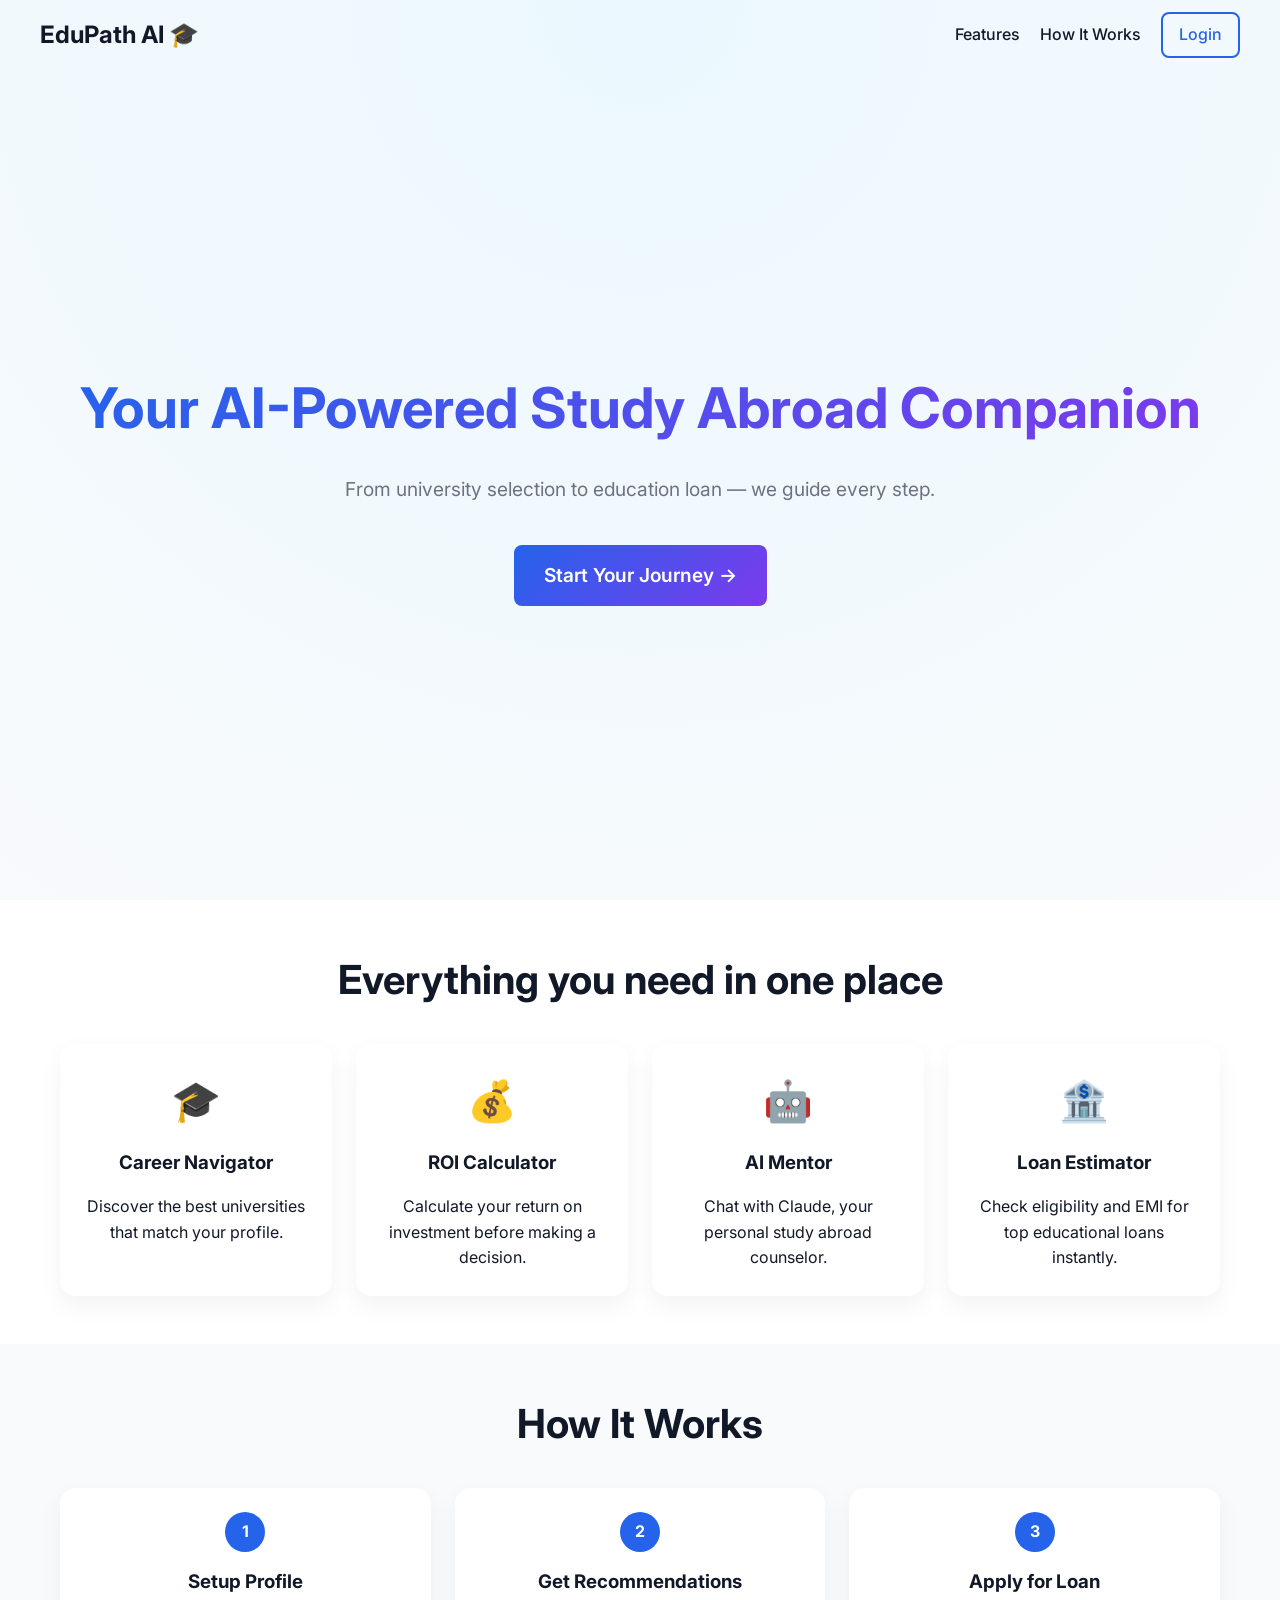
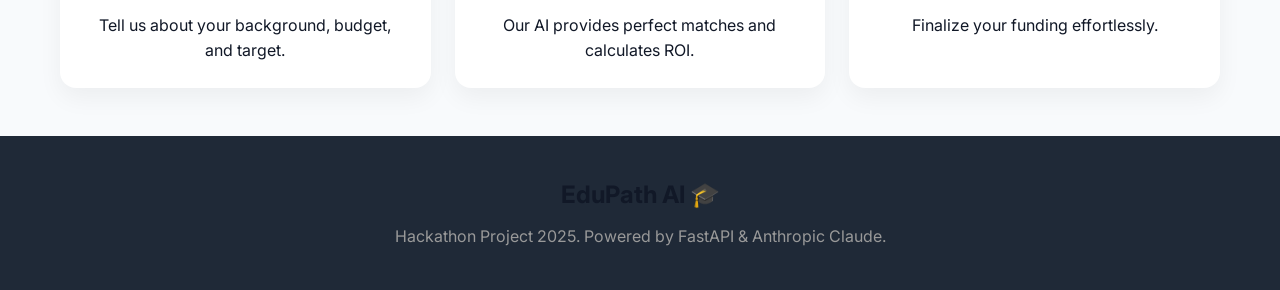
==== frontend/index.html @ a3afcaa7 "Fix UI feedback, EMI logic, and Schema" ====
<!DOCTYPE html>
<html lang="en">
<head>
    <meta charset="UTF-8">
    <meta name="viewport" content="width=device-width, initial-scale=1.0">
    <title>EduPath AI - Start Your Study Abroad Journey</title>
    <link rel="stylesheet" href="css/style.css">
    <script src="js/auth.js" defer></script>
    <script>
        document.addEventListener("DOMContentLoaded", () => {
            const nav = document.querySelector(".navbar");
            window.addEventListener("scroll", () => {
                if (window.scrollY > 50) nav.classList.add("scrolled");
                else nav.classList.remove("scrolled");
            });

            // If already logged in, change CTA to Dashboard
            if(auth.isLoggedIn()) {
                const startBtn = document.getElementById("startBtn");
                startBtn.innerText = "Go to Dashboard →";
                startBtn.href = "dashboard.html";
            }
        });
    </script>
</head>
<body>

    <nav class="navbar">
        <div class="logo"><h2>EduPath AI 🎓</h2></div>
        <div class="hamburger" onclick="document.querySelector('.main-nav').classList.toggle('show')">☰</div>
        <div class="nav-links main-nav">
            <a href="#features">Features</a>
            <a href="#how-it-works">How It Works</a>
            <a href="onboarding.html" class="btn btn-outline" style="padding: 8px 16px;">Login</a>
        </div>
    </nav>

    <section class="hero">
        <div class="container">
            <h1>Your AI-Powered Study Abroad Companion</h1>
            <p>From university selection to education loan — we guide every step.</p>
            <a href="onboarding.html" id="startBtn" class="btn btn-primary" style="font-size: 1.2rem; padding: 15px 30px;">Start Your Journey →</a>
        </div>
    </section>

    <section id="features" class="py-12" style="background: white;">
        <div class="container text-center">
            <h2 class="mb-4" style="font-size: 2.5rem;">Everything you need in one place</h2>
            <div class="grid grid-cols-4 gap-6 mt-8">
                <div class="card glass">
                    <div class="feature-icon">🎓</div>
                    <h3>Career Navigator</h3>
                    <p class="text-muted mt-4">Discover the best universities that match your profile.</p>
                </div>
                <div class="card glass">
                    <div class="feature-icon">💰</div>
                    <h3>ROI Calculator</h3>
                    <p class="text-muted mt-4">Calculate your return on investment before making a decision.</p>
                </div>
                <div class="card glass">
                    <div class="feature-icon">🤖</div>
                    <h3>AI Mentor</h3>
                    <p class="text-muted mt-4">Chat with Claude, your personal study abroad counselor.</p>
                </div>
                <div class="card glass">
                    <div class="feature-icon">🏦</div>
                    <h3>Loan Estimator</h3>
                    <p class="text-muted mt-4">Check eligibility and EMI for top educational loans instantly.</p>
                </div>
            </div>
        </div>
    </section>

    <section id="how-it-works" class="py-12">
        <div class="container text-center">
            <h2 class="mb-4" style="font-size: 2.5rem;">How It Works</h2>
            <div class="grid grid-cols-3 gap-6 mt-8" style="grid-template-columns: repeat(3, 1fr) !important;">
                <div class="card">
                    <div style="width: 40px; height: 40px; border-radius: 50%; background: var(--primary); color: white; display: flex; align-items: center; justify-content: center; margin: 0 auto 15px; font-weight: bold;">1</div>
                    <h3>Setup Profile</h3>
                    <p class="text-muted mt-4">Tell us about your background, budget, and target.</p>
                </div>
                <div class="card">
                    <div style="width: 40px; height: 40px; border-radius: 50%; background: var(--primary); color: white; display: flex; align-items: center; justify-content: center; margin: 0 auto 15px; font-weight: bold;">2</div>
                    <h3>Get Recommendations</h3>
                    <p class="text-muted mt-4">Our AI provides perfect matches and calculates ROI.</p>
                </div>
                <div class="card">
                    <div style="width: 40px; height: 40px; border-radius: 50%; background: var(--primary); color: white; display: flex; align-items: center; justify-content: center; margin: 0 auto 15px; font-weight: bold;">3</div>
                    <h3>Apply for Loan</h3>
                    <p class="text-muted mt-4">Finalize your funding effortlessly.</p>
                </div>
            </div>
        </div>
    </section>

    <footer style="background: var(--dark); color: white; text-align: center; padding: 40px 20px;">
        <div class="container">
            <h2>EduPath AI 🎓</h2>
            <p style="margin-top: 10px; color: #999;">Hackathon Project 2025. Powered by FastAPI & Anthropic Claude.</p>
        </div>
    </footer>

</body>
</html>
---- frontend/css/style.css ----
@import url('https://fonts.googleapis.com/css2?family=Inter:wght@300;400;500;600;700&display=swap');

:root {
  --primary: #2563EB;
  --secondary: #7C3AED;
  --success: #10B981;
  --danger: #EF4444;
  --warning: #F59E0B;
  --dark: #1F2937;
  --light: #F3F4F6;
  --white: #FFFFFF;
  --bg: #F8FAFC;
  --text-main: #111827;
  --text-muted: #6B7280;
}

* {
  box-sizing: border-box;
  margin: 0;
  padding: 0;
  font-family: 'Inter', sans-serif;
}

body {
  background-color: var(--bg);
  color: var(--text-main);
  line-height: 1.6;
}

/* Glassmorphism Classes */
.glass {
  background: rgba(255, 255, 255, 0.7);
  backdrop-filter: blur(12px);
  -webkit-backdrop-filter: blur(12px);
  border: 1px solid rgba(255, 255, 255, 0.3);
  box-shadow: 0 4px 30px rgba(0, 0, 0, 0.05);
}

.card {
  background: var(--white);
  border-radius: 16px;
  padding: 24px;
  box-shadow: 0 10px 25px rgba(0, 0, 0, 0.05);
  transition: transform 0.3s ease, box-shadow 0.3s ease;
}

.card:hover {
  transform: translateY(-5px);
  box-shadow: 0 20px 40px rgba(0, 0, 0, 0.1);
}

/* Typography */
h1, h2, h3, h4 { color: var(--text-main); font-weight: 700; }
a { text-decoration: none; color: inherit; }

/* Buttons */
.btn {
  display: inline-block;
  padding: 12px 24px;
  border-radius: 8px;
  font-weight: 600;
  cursor: pointer;
  border: none;
  transition: all 0.3s ease;
  text-align: center;
}

.btn-primary {
  background: linear-gradient(135deg, var(--primary), var(--secondary));
  color: white;
}

.btn-primary:hover {
  transform: scale(1.05);
  box-shadow: 0 10px 20px rgba(37, 99, 235, 0.3);
}

.btn-outline {
  background: transparent;
  border: 2px solid var(--primary);
  color: var(--primary);
}
.btn-outline:hover {
  background: var(--primary);
  color: white;
}

/* Layout Setup */
.container {
  max-width: 1200px;
  margin: 0 auto;
  padding: 0 20px;
}

.navbar {
  position: fixed;
  top: 0; left: 0; right: 0;
  height: 70px;
  display: flex;
  justify-content: space-between;
  align-items: center;
  z-index: 1000;
  padding: 0 40px;
  transition: all 0.3s ease;
}
.navbar.scrolled {
  background: rgba(255,255,255,0.9);
  backdrop-filter: blur(10px);
  box-shadow: 0 2px 10px rgba(0,0,0,0.05);
}

.nav-links { display: flex; gap: 20px; align-items: center; }
.hamburger { display: none; font-size: 1.5rem; cursor: pointer; }
.nav-links a { font-weight: 500; transition: color 0.2s; }
.nav-links a:hover { color: var(--primary); }

.hero {
  min-height: 100vh;
  display: flex;
  align-items: center;
  justify-content: center;
  text-align: center;
  background: radial-gradient(circle at top, #EBF8FF, var(--bg));
  padding-top: 70px;
}

.hero h1 { font-size: 3.5rem; margin-bottom: 20px; background: linear-gradient(135deg, var(--primary), var(--secondary)); -webkit-background-clip: text; -webkit-text-fill-color: transparent;}
.hero p { font-size: 1.2rem; color: var(--text-muted); margin-bottom: 40px;}

/* Utils */
.flex { display: flex; }
.grid { display: grid; }
.grid-cols-2 { grid-template-columns: repeat(2, 1fr); }
.grid-cols-4 { grid-template-columns: repeat(4, 1fr); }
.items-center { align-items: center; }
.justify-between { justify-content: space-between; }
.gap-4 { gap: 1rem; }
.gap-6 { gap: 1.5rem; }
.mt-4 { margin-top: 1rem; }
.mb-4 { margin-bottom: 1rem; }
.mt-8 { margin-top: 2rem; }
.py-12 { padding-top: 3rem; padding-bottom: 3rem; }
.w-full { width: 100%; }
.text-center { text-align: center; }

@media (max-width: 768px) {
  .navbar { padding: 0 20px; }
  .grid-cols-4 { grid-template-columns: 1fr; }
  .grid-cols-2 { grid-template-columns: 1fr; }
  .hamburger { display: block; }
  .nav-links.main-nav { display: none; position: absolute; top: 70px; left: 0; right: 0; background: white; flex-direction: column; padding: 20px; box-shadow: 0 4px 6px rgba(0,0,0,0.1); }
  .nav-links.main-nav.show { display: flex; }
  .hero h1 { font-size: 2.5rem; }
}

/* Skeleton Loading */
.skeleton {
  background: #eee;
  background: linear-gradient(110deg, #ececec 8%, #f5f5f5 18%, #ececec 33%);
  border-radius: 5px;
  background-size: 200% 100%;
  animation: 1.5s shine linear infinite;
}
@keyframes shine { to { background-position-x: -200%; } }

/* Forms */
input, select {
  width: 100%;
  padding: 12px;
  border-radius: 8px;
  border: 1px solid #ccc;
  margin-top: 5px;
  font-size: 1rem;
}
input:focus, select:focus {
  outline: none;
  border-color: var(--primary);
  box-shadow: 0 0 0 3px rgba(37,99,235,0.1);
}

label { font-weight: 600; font-size: 0.9rem; color: var(--dark); }

.feature-icon {
  font-size: 2.5rem;
  margin-bottom: 15px;
}

/* Chat UI specific */
.chat-container {
  height: calc(100vh - 120px);
  display: flex;
  flex-direction: column;
}
.chat-messages {
  flex-grow: 1;
  overflow-y: auto;
  padding: 20px;
  display: flex;
  flex-direction: column;
  gap: 15px;
}
.bubble {
  max-width: 80%;
  padding: 12px 18px;
  border-radius: 16px;
  line-height: 1.5;
}
.bubble.user {
  background: var(--primary);
  color: white;
  align-self: flex-end;
  border-bottom-right-radius: 4px;
}
.bubble.ai {
  background: var(--light);
  color: var(--dark);
  align-self: flex-start;
  border-bottom-left-radius: 4px;
}
.chat-input-area {
  padding: 15px 20px;
  background: white;
  border-top: 1px solid #eee;
  display: flex;
  gap: 10px;
}
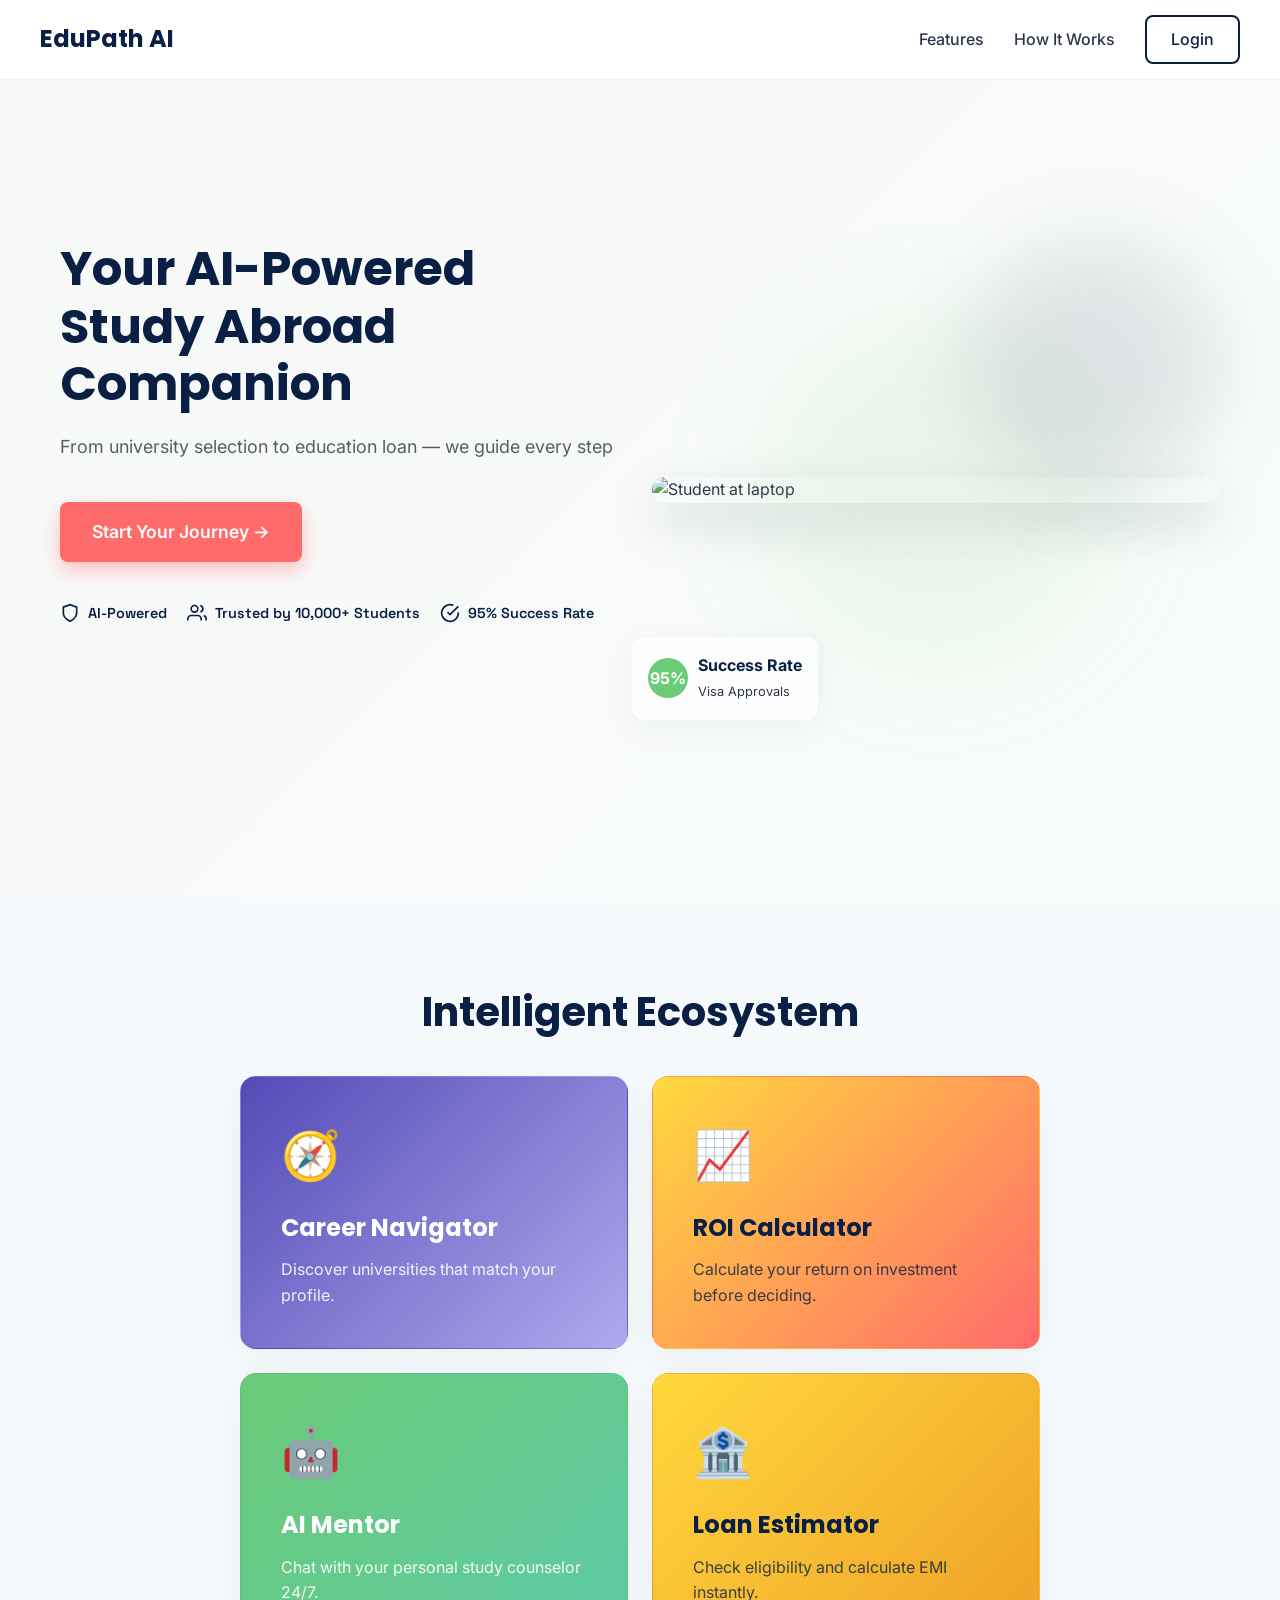
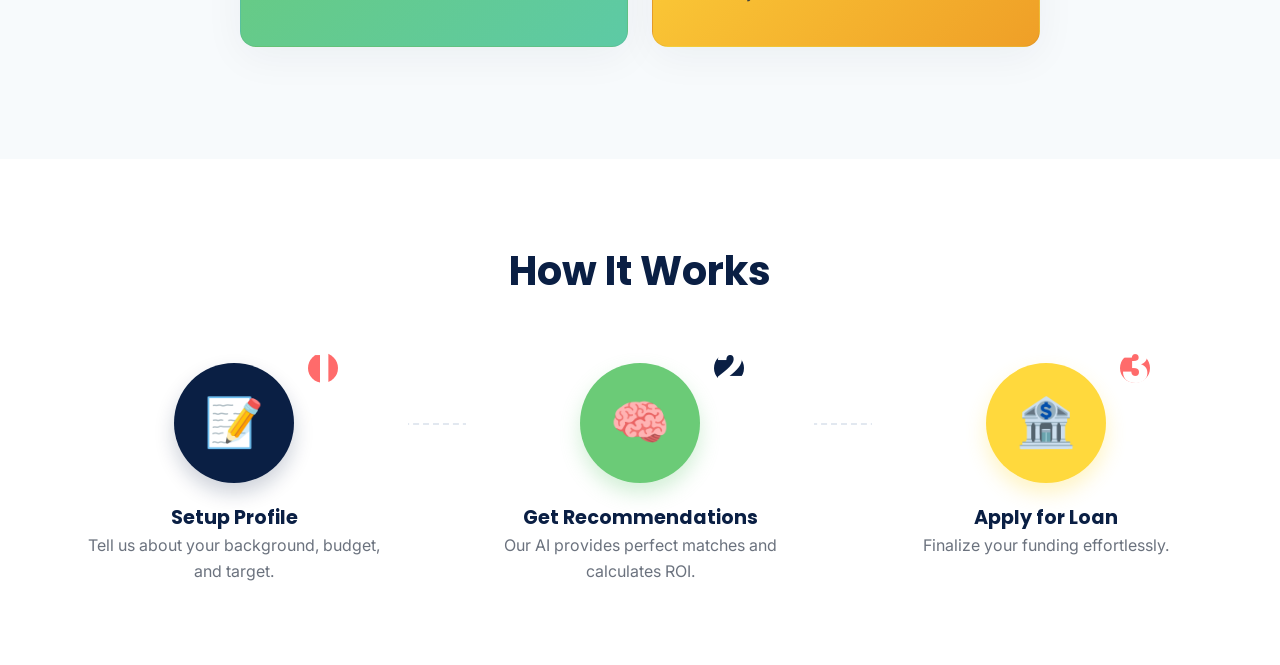
==== commit ed1eaa7c: "Implement final exact Master Prompt HTML/CSS styling" ====
--- a/frontend/index.html
+++ b/frontend/index.html
@@ -6,15 +6,121 @@
     <title>EduPath AI - Start Your Study Abroad Journey</title>
     <link rel="stylesheet" href="css/style.css">
     <script src="js/auth.js" defer></script>
+</head>
+<body>
+
+    <nav class="navbar">
+        <div class="logo"><h2>EduPath AI</h2></div>
+        <div class="nav-links main-nav">
+            <a href="#features">Features</a>
+            <a href="#how-it-works">How It Works</a>
+            <a href="onboarding.html" class="btn btn-outline" style="padding: 10px 24px; border-color:var(--primary); color:var(--primary);">Login</a>
+        </div>
+    </nav>
+
+    <!-- DESIGN 1: LANDING PAGE HERO -->
+    <section class="hero" style="min-height: 100vh; display: flex; align-items: center; padding-top: 80px; position:relative; background: linear-gradient(135deg, rgba(10,31,68,0.03) 0%, rgba(107,203,119,0.05) 100%);">
+        <div class="container grid grid-cols-2 gap-6 items-center">
+            <!-- Left Side -->
+            <div>
+                <h1 style="font-size: 3rem; line-height: 1.2; margin-bottom: 20px; color: var(--primary);">Your AI-Powered<br>Study Abroad Companion</h1>
+                <p style="font-size: 1.125rem; color: var(--neutral-dark); margin-bottom: 40px; opacity: 0.8;">From university selection to education loan — we guide every step</p>
+                <a href="onboarding.html" class="btn btn-primary" style="font-size: 1.1rem; padding: 16px 32px;" id="startBtn">Start Your Journey →</a>
+                
+                <div style="margin-top: 40px; display: flex; gap: 20px; font-family: 'Space Grotesk', sans-serif; font-size: 0.9rem; color: var(--primary); font-weight: 600;">
+                    <span style="display:flex; align-items:center; gap:8px;"><svg width="20" height="20" viewBox="0 0 24 24" fill="none" stroke="currentColor" stroke-width="2"><path d="M12 22s8-4 8-10V5l-8-3-8 3v7c0 6 8 10 8 10z"/></svg> AI-Powered</span>
+                    <span style="display:flex; align-items:center; gap:8px;"><svg width="20" height="20" viewBox="0 0 24 24" fill="none" stroke="currentColor" stroke-width="2"><path d="M17 21v-2a4 4 0 0 0-4-4H5a4 4 0 0 0-4 4v2"></path><circle cx="9" cy="7" r="4"></circle><path d="M23 21v-2a4 4 0 0 0-3-3.87"></path><path d="M16 3.13a4 4 0 0 1 0 7.75"></path></svg> Trusted by 10,000+ Students</span>
+                    <span style="display:flex; align-items:center; gap:8px;"><svg width="20" height="20" viewBox="0 0 24 24" fill="none" stroke="currentColor" stroke-width="2"><path d="M22 11.08V12a10 10 0 1 1-5.93-9.14"></path><polyline points="22 4 12 14.01 9 11.01"></polyline></svg> 95% Success Rate</span>
+                </div>
+            </div>
+            <!-- Right Side (Isometric Illustration mock) -->
+            <div style="position:relative; height: 500px; display:flex; align-items:center; justify-content:center;">
+                <!-- Abstract Representation of 3D Isometric Student Laptop -->
+                <div style="width: 350px; height: 350px; background: rgba(107,203,119,0.1); border-radius: 50%; position:absolute; filter:blur(50px);"></div>
+                <div style="width: 250px; height: 250px; background: rgba(10,31,68,0.1); border-radius: 50%; position:absolute; top:0; right:0; filter:blur(40px);"></div>
+                
+                <img src="https://images.unsplash.com/photo-1517048676732-d65bc937f952?q=80&w=1470&auto=format&fit=crop" style="width:100%; height:auto; border-radius:16px; box-shadow: 0 20px 50px rgba(10,31,68,0.15);" alt="Student at laptop">
+                
+                <!-- Floating Glass Cards -->
+                <div class="glass" style="position:absolute; bottom:20px; left:-20px; padding:15px; border-radius:12px; display:flex; align-items:center; gap:10px;">
+                    <div style="background:var(--accent2); width:40px;height:40px;border-radius:50%;display:flex;align-items:center;justify-content:center;color:white;font-weight:bold;">95%</div>
+                    <div><b style="color:var(--primary);">Success Rate</b><br><span style="font-size:0.8rem;">Visa Approvals</span></div>
+                </div>
+            </div>
+        </div>
+    </section>
+
+    <!-- DESIGN 2: FEATURES SECTION -->
+    <section id="features" class="py-12" style="background: var(--neutral-light);">
+        <div class="container text-center">
+            <h2 class="mb-4" style="font-size: 2.5rem; color: var(--primary);">Intelligent Ecosystem</h2>
+            <div class="grid grid-cols-2 gap-6 mt-8" style="max-width: 800px; margin: 2rem auto;">
+                
+                <div class="card" style="background: linear-gradient(135deg, #534AB7 0%, #AFA9EC 100%); color: white; text-align: left; padding: 40px;">
+                    <div style="font-size:3rem; margin-bottom:15px;">🧭</div>
+                    <h3 style="color:white; font-size:1.5rem;">Career Navigator</h3>
+                    <p style="opacity:0.9; margin-top:10px;">Discover universities that match your profile.</p>
+                </div>
+
+                <div class="card" style="background: linear-gradient(135deg, #FFD93D 0%, #FF6B6B 100%); text-align: left; padding: 40px;">
+                    <div style="font-size:3rem; margin-bottom:15px;">📈</div>
+                    <h3 style="color:var(--primary); font-size:1.5rem;">ROI Calculator</h3>
+                    <p style="color:rgba(10,31,68,0.8); margin-top:10px;">Calculate your return on investment before deciding.</p>
+                </div>
+
+                <div class="card" style="background: linear-gradient(135deg, #6BCB77 0%, #5DCAA5 100%); color: white; text-align: left; padding: 40px;">
+                    <div style="font-size:3rem; margin-bottom:15px;">🤖</div>
+                    <h3 style="color:white; font-size:1.5rem;">AI Mentor</h3>
+                    <p style="opacity:0.9; margin-top:10px;">Chat with your personal study counselor 24/7.</p>
+                </div>
+
+                <div class="card" style="background: linear-gradient(135deg, #FFD93D 0%, #EF9F27 100%); text-align: left; padding: 40px;">
+                    <div style="font-size:3rem; margin-bottom:15px;">🏦</div>
+                    <h3 style="color:var(--primary); font-size:1.5rem;">Loan Estimator</h3>
+                    <p style="color:rgba(10,31,68,0.8); margin-top:10px;">Check eligibility and calculate EMI instantly.</p>
+                </div>
+
+            </div>
+        </div>
+    </section>
+
+    <!-- DESIGN 3: HOW IT WORKS TIMELINE -->
+    <section id="how-it-works" class="py-12" style="background: var(--white);">
+        <div class="container text-center">
+            <h2 class="mb-4" style="font-size: 2.5rem; color: var(--primary);">How It Works</h2>
+            <div style="display:flex; justify-content:space-between; align-items:flex-start; position:relative; margin-top: 60px;">
+                <!-- Dotted lines -->
+                <div style="position:absolute; top:60px; left:15%; right:15%; height:2px; border-top: 2px dashed #E2E8F0; z-index:0;"></div>
+                
+                <div style="width:30%; position:relative; z-index:1; background:var(--white); padding:0 20px;">
+                    <div style="background: var(--primary); width:120px; height:120px; border-radius:50%; display:flex; align-items:center; justify-content:center; margin:0 auto; font-size:3rem; color:var(--white); box-shadow: 0 10px 20px rgba(10,31,68,0.2);">📝
+                        <div style="position:absolute; top:-10px; right:70px; background:var(--secondary); color:white; width:30px; height:30px; border-radius:50%; font-weight:bold; display:flex; align-items:center; justify-content:center; font-family:'Poppins', sans-serif;">1</div>
+                    </div>
+                    <h3 style="margin-top:20px; font-size:1.2rem;">Setup Profile</h3>
+                    <p class="text-muted mt-2">Tell us about your background, budget, and target.</p>
+                </div>
+
+                <div style="width:30%; position:relative; z-index:1; background:var(--white); padding:0 20px;">
+                    <div style="background: var(--accent2); width:120px; height:120px; border-radius:50%; display:flex; align-items:center; justify-content:center; margin:0 auto; font-size:3rem; color:var(--white); box-shadow: 0 10px 20px rgba(107,203,119,0.3);">🧠
+                        <div style="position:absolute; top:-10px; right:70px; background:var(--primary); color:white; width:30px; height:30px; border-radius:50%; font-weight:bold; display:flex; align-items:center; justify-content:center; font-family:'Poppins', sans-serif;">2</div>
+                    </div>
+                    <h3 style="margin-top:20px; font-size:1.2rem;">Get Recommendations</h3>
+                    <p class="text-muted mt-2">Our AI provides perfect matches and calculates ROI.</p>
+                </div>
+
+                <div style="width:30%; position:relative; z-index:1; background:var(--white); padding:0 20px;">
+                    <div style="background: var(--accent1); width:120px; height:120px; border-radius:50%; display:flex; align-items:center; justify-content:center; margin:0 auto; font-size:3rem; color:var(--white); box-shadow: 0 10px 20px rgba(255,217,61,0.3);">🏦
+                        <div style="position:absolute; top:-10px; right:70px; background:var(--secondary); color:white; width:30px; height:30px; border-radius:50%; font-weight:bold; display:flex; align-items:center; justify-content:center; font-family:'Poppins', sans-serif;">3</div>
+                    </div>
+                    <h3 style="margin-top:20px; font-size:1.2rem;">Apply for Loan</h3>
+                    <p class="text-muted mt-2">Finalize your funding effortlessly.</p>
+                </div>
+            </div>
+        </div>
+    </section>
+
     <script>
         document.addEventListener("DOMContentLoaded", () => {
-            const nav = document.querySelector(".navbar");
-            window.addEventListener("scroll", () => {
-                if (window.scrollY > 50) nav.classList.add("scrolled");
-                else nav.classList.remove("scrolled");
-            });
-
-            // If already logged in, change CTA to Dashboard
             if(auth.isLoggedIn()) {
                 const startBtn = document.getElementById("startBtn");
                 startBtn.innerText = "Go to Dashboard →";
@@ -22,84 +128,5 @@
             }
         });
     </script>
-</head>
-<body>
-
-    <nav class="navbar">
-        <div class="logo"><h2>EduPath AI 🎓</h2></div>
-        <div class="hamburger" onclick="document.querySelector('.main-nav').classList.toggle('show')">☰</div>
-        <div class="nav-links main-nav">
-            <a href="#features">Features</a>
-            <a href="#how-it-works">How It Works</a>
-            <a href="onboarding.html" class="btn btn-outline" style="padding: 8px 16px;">Login</a>
-        </div>
-    </nav>
-
-    <section class="hero">
-        <div class="container">
-            <h1>Your AI-Powered Study Abroad Companion</h1>
-            <p>From university selection to education loan — we guide every step.</p>
-            <a href="onboarding.html" id="startBtn" class="btn btn-primary" style="font-size: 1.2rem; padding: 15px 30px;">Start Your Journey →</a>
-        </div>
-    </section>
-
-    <section id="features" class="py-12" style="background: white;">
-        <div class="container text-center">
-            <h2 class="mb-4" style="font-size: 2.5rem;">Everything you need in one place</h2>
-            <div class="grid grid-cols-4 gap-6 mt-8">
-                <div class="card glass">
-                    <div class="feature-icon">🎓</div>
-                    <h3>Career Navigator</h3>
-                    <p class="text-muted mt-4">Discover the best universities that match your profile.</p>
-                </div>
-                <div class="card glass">
-                    <div class="feature-icon">💰</div>
-                    <h3>ROI Calculator</h3>
-                    <p class="text-muted mt-4">Calculate your return on investment before making a decision.</p>
-                </div>
-                <div class="card glass">
-                    <div class="feature-icon">🤖</div>
-                    <h3>AI Mentor</h3>
-                    <p class="text-muted mt-4">Chat with Claude, your personal study abroad counselor.</p>
-                </div>
-                <div class="card glass">
-                    <div class="feature-icon">🏦</div>
-                    <h3>Loan Estimator</h3>
-                    <p class="text-muted mt-4">Check eligibility and EMI for top educational loans instantly.</p>
-                </div>
-            </div>
-        </div>
-    </section>
-
-    <section id="how-it-works" class="py-12">
-        <div class="container text-center">
-            <h2 class="mb-4" style="font-size: 2.5rem;">How It Works</h2>
-            <div class="grid grid-cols-3 gap-6 mt-8" style="grid-template-columns: repeat(3, 1fr) !important;">
-                <div class="card">
-                    <div style="width: 40px; height: 40px; border-radius: 50%; background: var(--primary); color: white; display: flex; align-items: center; justify-content: center; margin: 0 auto 15px; font-weight: bold;">1</div>
-                    <h3>Setup Profile</h3>
-                    <p class="text-muted mt-4">Tell us about your background, budget, and target.</p>
-                </div>
-                <div class="card">
-                    <div style="width: 40px; height: 40px; border-radius: 50%; background: var(--primary); color: white; display: flex; align-items: center; justify-content: center; margin: 0 auto 15px; font-weight: bold;">2</div>
-                    <h3>Get Recommendations</h3>
-                    <p class="text-muted mt-4">Our AI provides perfect matches and calculates ROI.</p>
-                </div>
-                <div class="card">
-                    <div style="width: 40px; height: 40px; border-radius: 50%; background: var(--primary); color: white; display: flex; align-items: center; justify-content: center; margin: 0 auto 15px; font-weight: bold;">3</div>
-                    <h3>Apply for Loan</h3>
-                    <p class="text-muted mt-4">Finalize your funding effortlessly.</p>
-                </div>
-            </div>
-        </div>
-    </section>
-
-    <footer style="background: var(--dark); color: white; text-align: center; padding: 40px 20px;">
-        <div class="container">
-            <h2>EduPath AI 🎓</h2>
-            <p style="margin-top: 10px; color: #999;">Hackathon Project 2025. Powered by FastAPI & Anthropic Claude.</p>
-        </div>
-    </footer>
-
 </body>
 </html>
--- a/frontend/css/style.css
+++ b/frontend/css/style.css
@@ -1,226 +1,211 @@
-@import url('https://fonts.googleapis.com/css2?family=Inter:wght@300;400;500;600;700&display=swap');
+@import url('https://fonts.googleapis.com/css2?family=Poppins:wght@600;700&family=Inter:wght@400;500;600&family=Space+Grotesk:wght@500;700&display=swap');
 
 :root {
-  --primary: #2563EB;
-  --secondary: #7C3AED;
-  --success: #10B981;
-  --danger: #EF4444;
-  --warning: #F59E0B;
-  --dark: #1F2937;
-  --light: #F3F4F6;
+  --primary: #0A1F44;
+  --secondary: #FF6B6B;
+  --secondary-glow: rgba(255, 107, 107, 0.4);
+  --accent1: #FFD93D;
+  --accent2: #6BCB77;
+  --neutral-dark: #2D3748;
+  --neutral-light: #F7FAFC;
   --white: #FFFFFF;
-  --bg: #F8FAFC;
-  --text-main: #111827;
-  --text-muted: #6B7280;
+  --bg: #FFFFFF;
+  --glass-bg: rgba(255, 255, 255, 0.7);
+  --glass-border: rgba(255, 255, 255, 0.4);
 }
 
 * {
   box-sizing: border-box;
   margin: 0;
   padding: 0;
-  font-family: 'Inter', sans-serif;
 }
 
 body {
   background-color: var(--bg);
-  color: var(--text-main);
+  color: var(--neutral-dark);
+  font-family: 'Inter', sans-serif;
   line-height: 1.6;
-}
-
-/* Glassmorphism Classes */
-.glass {
-  background: rgba(255, 255, 255, 0.7);
-  backdrop-filter: blur(12px);
-  -webkit-backdrop-filter: blur(12px);
-  border: 1px solid rgba(255, 255, 255, 0.3);
-  box-shadow: 0 4px 30px rgba(0, 0, 0, 0.05);
-}
-
+  overflow-x: hidden;
+}
+
+h1, h2, h3, h4, h5, h6 {
+  font-family: 'Poppins', sans-serif;
+  color: var(--primary);
+}
+
+.font-accent {
+  font-family: 'Space Grotesk', sans-serif;
+}
+
+a { text-decoration: none; color: inherit; }
+
+/* Neumorphic / Glass Cards */
 .card {
   background: var(--white);
   border-radius: 16px;
-  padding: 24px;
-  box-shadow: 0 10px 25px rgba(0, 0, 0, 0.05);
+  padding: 30px;
+  box-shadow: 0 10px 40px rgba(10, 31, 68, 0.05);
+  border: 1px solid rgba(10, 31, 68, 0.05);
   transition: transform 0.3s ease, box-shadow 0.3s ease;
 }
 
 .card:hover {
   transform: translateY(-5px);
-  box-shadow: 0 20px 40px rgba(0, 0, 0, 0.1);
-}
-
-/* Typography */
-h1, h2, h3, h4 { color: var(--text-main); font-weight: 700; }
-a { text-decoration: none; color: inherit; }
+  box-shadow: 0 20px 40px rgba(10, 31, 68, 0.08);
+}
+
+.glass {
+  background: var(--glass-bg);
+  backdrop-filter: blur(20px);
+  -webkit-backdrop-filter: blur(20px);
+  border: 1px solid var(--glass-border);
+  box-shadow: 0 8px 32px rgba(10, 31, 68, 0.05);
+}
 
 /* Buttons */
 .btn {
-  display: inline-block;
-  padding: 12px 24px;
+  display: inline-flex;
+  align-items: center;
+  justify-content: center;
+  padding: 14px 28px;
   border-radius: 8px;
+  font-family: 'Inter', sans-serif;
   font-weight: 600;
   cursor: pointer;
   border: none;
   transition: all 0.3s ease;
-  text-align: center;
+  position: relative;
+  overflow: hidden;
+  text-transform: none;
 }
 
 .btn-primary {
-  background: linear-gradient(135deg, var(--primary), var(--secondary));
-  color: white;
+  background: var(--secondary);
+  color: var(--white);
+  box-shadow: 0 8px 20px var(--secondary-glow);
 }
 
 .btn-primary:hover {
-  transform: scale(1.05);
-  box-shadow: 0 10px 20px rgba(37, 99, 235, 0.3);
+  transform: translateY(-2px);
+  box-shadow: 0 12px 25px var(--secondary-glow);
 }
 
 .btn-outline {
   background: transparent;
-  border: 2px solid var(--primary);
-  color: var(--primary);
-}
+  border: 2px solid var(--neutral-dark);
+  color: var(--neutral-dark);
+}
+
 .btn-outline:hover {
-  background: var(--primary);
-  color: white;
-}
-
-/* Layout Setup */
-.container {
-  max-width: 1200px;
-  margin: 0 auto;
-  padding: 0 20px;
-}
-
+  background: var(--neutral-light);
+}
+
+/* Navigation */
 .navbar {
   position: fixed;
   top: 0; left: 0; right: 0;
-  height: 70px;
+  height: 80px;
   display: flex;
   justify-content: space-between;
   align-items: center;
   z-index: 1000;
   padding: 0 40px;
-  transition: all 0.3s ease;
-}
-.navbar.scrolled {
-  background: rgba(255,255,255,0.9);
+  transition: all 0.4s ease;
+  background: rgba(255, 255, 255, 0.9);
   backdrop-filter: blur(10px);
-  box-shadow: 0 2px 10px rgba(0,0,0,0.05);
-}
-
-.nav-links { display: flex; gap: 20px; align-items: center; }
-.hamburger { display: none; font-size: 1.5rem; cursor: pointer; }
-.nav-links a { font-weight: 500; transition: color 0.2s; }
-.nav-links a:hover { color: var(--primary); }
-
-.hero {
-  min-height: 100vh;
+  border-bottom: 1px solid rgba(10, 31, 68, 0.05);
+}
+
+.logo h2 {
+  font-size: 1.5rem;
+  color: var(--primary);
   display: flex;
   align-items: center;
-  justify-content: center;
-  text-align: center;
-  background: radial-gradient(circle at top, #EBF8FF, var(--bg));
-  padding-top: 70px;
-}
-
-.hero h1 { font-size: 3.5rem; margin-bottom: 20px; background: linear-gradient(135deg, var(--primary), var(--secondary)); -webkit-background-clip: text; -webkit-text-fill-color: transparent;}
-.hero p { font-size: 1.2rem; color: var(--text-muted); margin-bottom: 40px;}
-
-/* Utils */
-.flex { display: flex; }
+  gap: 10px;
+}
+
+.nav-links { display: flex; gap: 30px; align-items: center; }
+.nav-links a { font-weight: 500; font-family: 'Inter', sans-serif; color: var(--neutral-dark); transition: color 0.3s; }
+.nav-links a:hover { color: var(--secondary); }
+
+/* Layout Utils */
+.container {
+  max-width: 1200px;
+  margin: 0 auto;
+  padding: 0 20px;
+}
 .grid { display: grid; }
 .grid-cols-2 { grid-template-columns: repeat(2, 1fr); }
+.grid-cols-3 { grid-template-columns: repeat(3, 1fr); }
 .grid-cols-4 { grid-template-columns: repeat(4, 1fr); }
-.items-center { align-items: center; }
-.justify-between { justify-content: space-between; }
+.gap-6 { gap: 1.5rem; }
 .gap-4 { gap: 1rem; }
-.gap-6 { gap: 1.5rem; }
 .mt-4 { margin-top: 1rem; }
 .mb-4 { margin-bottom: 1rem; }
 .mt-8 { margin-top: 2rem; }
-.py-12 { padding-top: 3rem; padding-bottom: 3rem; }
+.py-12 { padding-top: 5rem; padding-bottom: 5rem; }
+.text-center { text-align: center; }
 .w-full { width: 100%; }
-.text-center { text-align: center; }
-
-@media (max-width: 768px) {
-  .navbar { padding: 0 20px; }
-  .grid-cols-4 { grid-template-columns: 1fr; }
-  .grid-cols-2 { grid-template-columns: 1fr; }
-  .hamburger { display: block; }
-  .nav-links.main-nav { display: none; position: absolute; top: 70px; left: 0; right: 0; background: white; flex-direction: column; padding: 20px; box-shadow: 0 4px 6px rgba(0,0,0,0.1); }
-  .nav-links.main-nav.show { display: flex; }
-  .hero h1 { font-size: 2.5rem; }
-}
-
-/* Skeleton Loading */
-.skeleton {
-  background: #eee;
-  background: linear-gradient(110deg, #ececec 8%, #f5f5f5 18%, #ececec 33%);
-  border-radius: 5px;
-  background-size: 200% 100%;
-  animation: 1.5s shine linear infinite;
-}
-@keyframes shine { to { background-position-x: -200%; } }
-
-/* Forms */
+.text-muted { color: var(--neutral-dark); opacity: 0.7; }
+
+/* Forms & Inputs */
 input, select {
   width: 100%;
-  padding: 12px;
+  padding: 14px 16px;
   border-radius: 8px;
-  border: 1px solid #ccc;
-  margin-top: 5px;
+  border: 1px solid rgba(10,31,68,0.1);
+  background: var(--white);
+  font-family: 'Inter', sans-serif;
   font-size: 1rem;
-}
+  color: var(--primary);
+  margin-top: 8px;
+  transition: border-color 0.3s, box-shadow 0.3s;
+}
+
 input:focus, select:focus {
   outline: none;
-  border-color: var(--primary);
-  box-shadow: 0 0 0 3px rgba(37,99,235,0.1);
-}
-
-label { font-weight: 600; font-size: 0.9rem; color: var(--dark); }
-
-.feature-icon {
-  font-size: 2.5rem;
-  margin-bottom: 15px;
-}
-
-/* Chat UI specific */
-.chat-container {
-  height: calc(100vh - 120px);
-  display: flex;
-  flex-direction: column;
-}
-.chat-messages {
-  flex-grow: 1;
-  overflow-y: auto;
-  padding: 20px;
-  display: flex;
-  flex-direction: column;
-  gap: 15px;
-}
-.bubble {
-  max-width: 80%;
-  padding: 12px 18px;
-  border-radius: 16px;
-  line-height: 1.5;
-}
-.bubble.user {
-  background: var(--primary);
-  color: white;
-  align-self: flex-end;
-  border-bottom-right-radius: 4px;
-}
-.bubble.ai {
-  background: var(--light);
-  color: var(--dark);
-  align-self: flex-start;
-  border-bottom-left-radius: 4px;
-}
-.chat-input-area {
-  padding: 15px 20px;
-  background: white;
-  border-top: 1px solid #eee;
-  display: flex;
-  gap: 10px;
-}
+  border-color: var(--secondary);
+  box-shadow: 0 0 0 3px var(--secondary-glow);
+}
+
+label {
+  font-weight: 500;
+  font-size: 0.9rem;
+  color: var(--neutral-dark);
+}
+
+/* Range Slider */
+input[type=range] {
+  -webkit-appearance: none;
+  background: var(--neutral-light);
+  height: 6px;
+  border-radius: 3px;
+  border: none;
+  padding: 0;
+}
+input[type=range]::-webkit-slider-thumb {
+  -webkit-appearance: none;
+  appearance: none;
+  width: 20px;
+  height: 20px;
+  border-radius: 50%;
+  background: var(--secondary);
+  cursor: pointer;
+  box-shadow: 0 2px 5px rgba(0,0,0,0.2);
+}
+
+/* Animations */
+.fade-in { animation: fadeIn 0.6s ease forwards; opacity: 0; transform: translateY(20px); }
+@keyframes fadeIn { to { opacity: 1; transform: translateY(0); } }
+
+table { width: 100%; border-collapse: collapse; margin-top: 20px; }
+th, td { padding: 15px; text-align: left; border-bottom: 1px solid rgba(10,31,68,0.05); }
+th { background: var(--neutral-light); font-weight: 600; color: var(--primary); }
+
+/* Chat UI Specifics */
+.chat-container { height: calc(100vh - 120px); display: flex; flex-direction: row; gap: 20px;}
+.chat-messages { flex-grow: 1; overflow-y: auto; padding: 20px; display: flex; flex-direction: column; gap: 20px; }
+.bubble { max-width: 80%; padding: 16px 20px; border-radius: 16px; line-height: 1.5; font-family: 'Inter', sans-serif; box-shadow: 0 2px 10px rgba(0,0,0,0.05); }
+.bubble.user { background: var(--primary); color: var(--white); align-self: flex-end; border-bottom-right-radius: 4px; }
+.bubble.ai { background: var(--white); color: var(--neutral-dark); border: 1px solid rgba(0,0,0,0.05); align-self: flex-start; border-bottom-left-radius: 4px; }
+.chat-input-area { padding: 20px; background: var(--white); border-top: 1px solid rgba(0,0,0,0.05); border-radius: 0 0 16px 16px; display: flex; gap: 15px; }
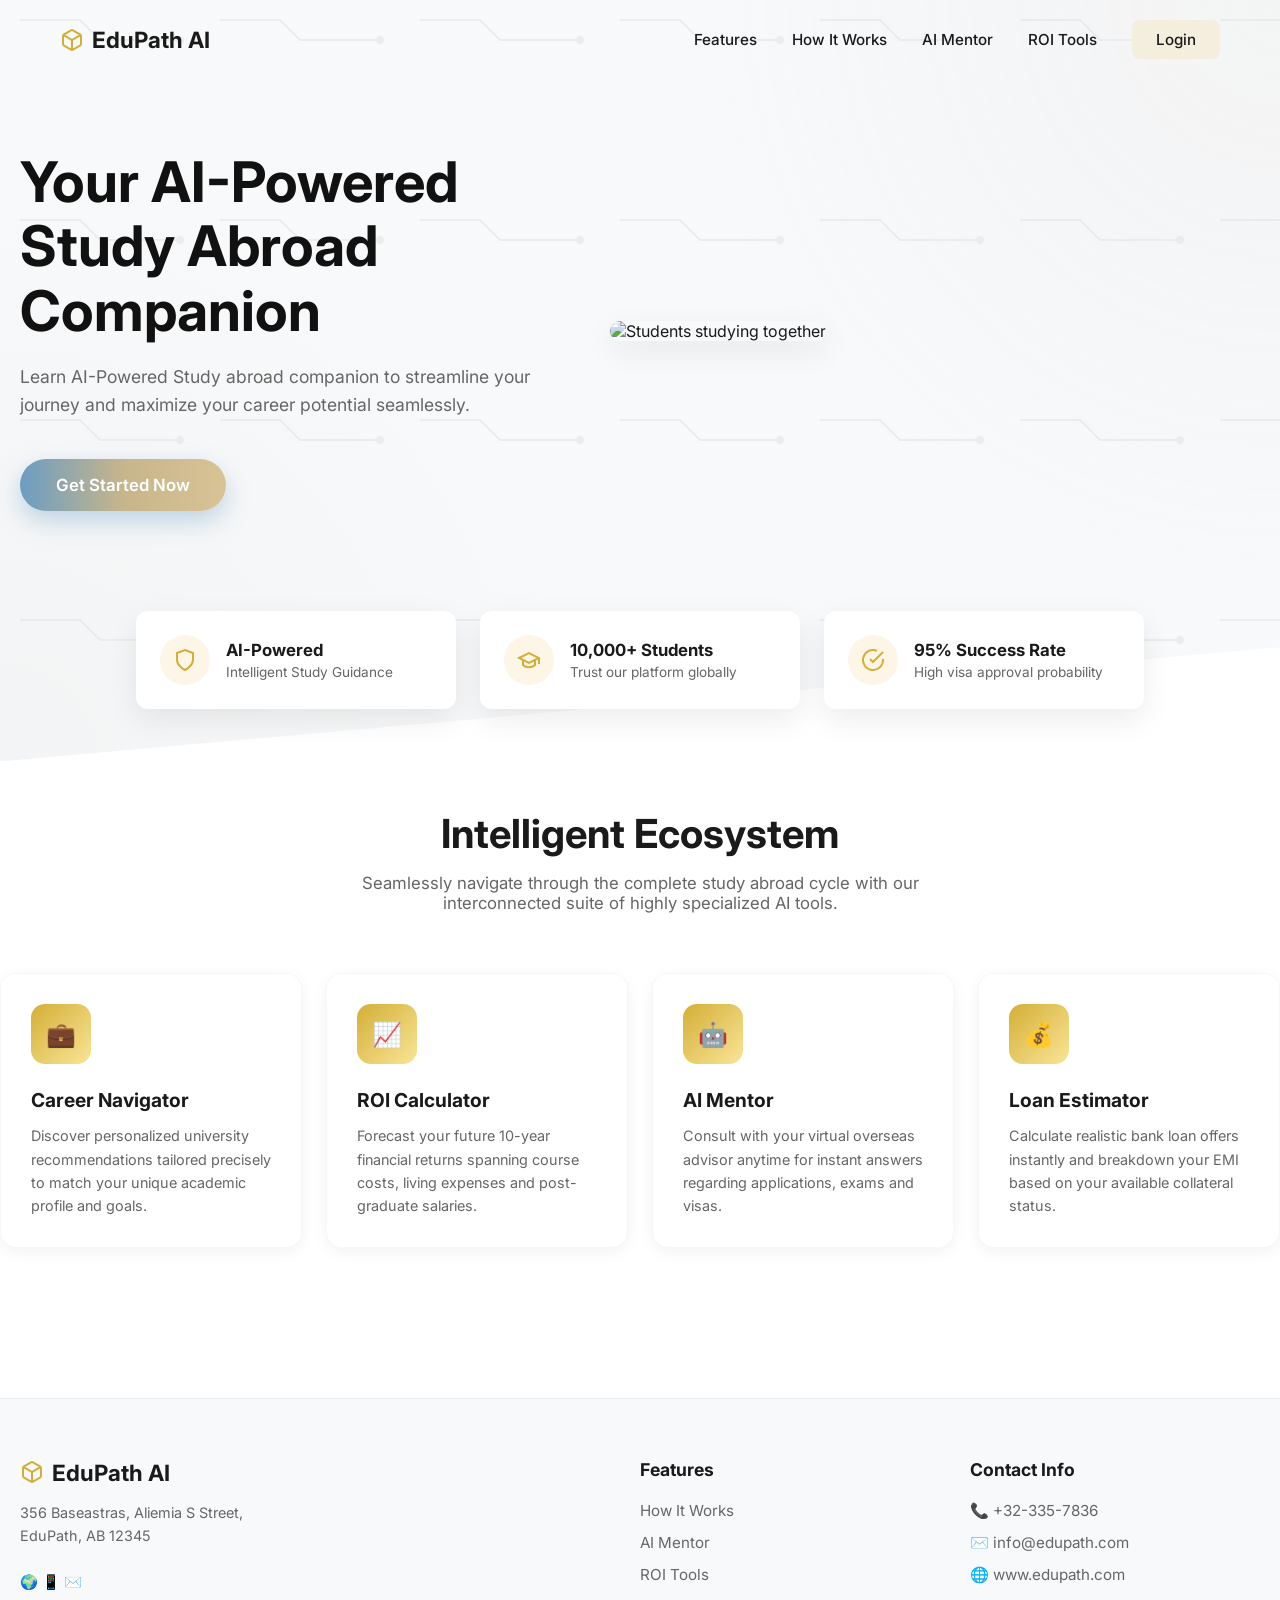
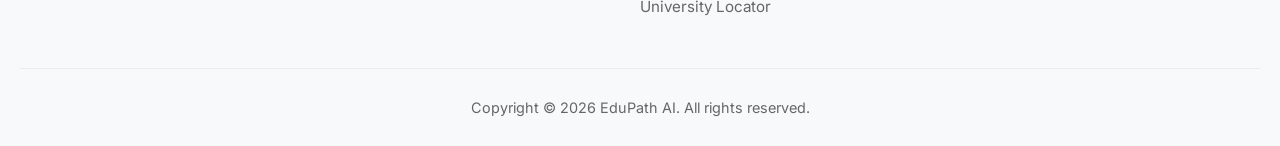
==== commit f4f84d7c: "Finalize EduPath AI features: light-mode glassmorphism UI, referral system, profile settings, and de" ====
--- a/frontend/index.html
+++ b/frontend/index.html
@@ -3,128 +3,356 @@
 <head>
     <meta charset="UTF-8">
     <meta name="viewport" content="width=device-width, initial-scale=1.0">
-    <title>EduPath AI - Start Your Study Abroad Journey</title>
-    <link rel="stylesheet" href="css/style.css">
+    <title>EduPath AI - Your AI-Powered Study Abroad Companion</title>
+    <link href="https://fonts.googleapis.com/css2?family=Inter:wght@400;500;600;700&display=swap" rel="stylesheet">
     <script src="js/auth.js" defer></script>
+    <style>
+        :root {
+            --text-dark: #1A1A1A;
+            --text-gray: #666666;
+            --bg-white: #FFFFFF;
+            --bg-offwhite: #F8F9FA;
+            --accent-gold: linear-gradient(135deg, #D4AF37 0%, #F9E596 100%);
+            --btn-grad: linear-gradient(90deg, #6B9DC2 0%, #C7B58B 50%, #D8C395 100%);
+            --shadow-sm: 0 4px 15px rgba(0,0,0,0.05);
+            --shadow-md: 0 10px 30px rgba(0,0,0,0.08);
+        }
+
+        * { margin: 0; padding: 0; box-sizing: border-box; font-family: 'Inter', sans-serif; }
+        
+        body { background-color: var(--bg-white); color: var(--text-dark); overflow-x: hidden; }
+        a { text-decoration: none; color: inherit; }
+
+        /* Navigation */
+        .navbar {
+            display: flex;
+            justify-content: space-between;
+            align-items: center;
+            padding: 20px 60px;
+            background: transparent;
+            position: absolute;
+            top: 0; left: 0; right: 0;
+            z-index: 100;
+        }
+
+        .logo { font-size: 1.4rem; font-weight: 700; display: flex; align-items: center; gap: 8px; }
+        
+        .nav-links { display: flex; gap: 35px; align-items: center; font-size: 0.95rem; font-weight: 500; }
+        .nav-links a:hover { color: #D4AF37; }
+
+        .btn-login {
+            background: #F4EEDF;
+            color: var(--text-dark);
+            padding: 10px 24px;
+            border-radius: 8px;
+            font-weight: 500;
+            transition: all 0.3s ease;
+        }
+        .btn-login:hover { background: #E8DECA; }
+
+        .container { max-width: 1280px; margin: 0 auto; padding: 0 20px; }
+
+        /* Hero Section */
+        .hero {
+            padding-top: 150px;
+            position: relative;
+            background-color: var(--bg-offwhite);
+            background-image: radial-gradient(circle at right top, rgba(200, 200, 200, 0.1) 0%, transparent 40%),
+                              radial-gradient(circle at left bottom, rgba(200, 200, 200, 0.1) 0%, transparent 40%);
+            padding-bottom: 250px; /* Space for overlapping stats */
+            clip-path: polygon(0 0, 100% 0, 100% 85%, 0% 100%);
+        }
+
+        /* Subtle Circuit Pattern (simulated natively via SVG background) */
+        .hero::before {
+            content: '';
+            position: absolute;
+            top: 0; left: 0; right: 0; bottom: 0;
+            background-image: url('data:image/svg+xml;utf8,<svg width="100" height="100" viewBox="0 0 100 100" xmlns="http://www.w3.org/2000/svg"><path d="M10 10 L40 10 L50 20 L90 20" stroke="%23E0E0E0" stroke-width="1" fill="none"/><circle cx="90" cy="20" r="2" fill="%23E0E0E0"/></svg>');
+            background-size: 200px;
+            opacity: 0.5;
+            z-index: 1;
+            pointer-events: none;
+        }
+
+        .hero-content {
+            display: flex;
+            align-items: center;
+            justify-content: space-between;
+            gap: 40px;
+            position: relative;
+            z-index: 2;
+        }
+
+        .hero-text { flex: 1; max-width: 550px; }
+        .hero-text h1 { font-size: 3.5rem; line-height: 1.15; font-weight: 700; margin-bottom: 20px; color: #111; }
+        .hero-text p { font-size: 1.1rem; color: var(--text-gray); margin-bottom: 40px; line-height: 1.6; }
+
+        .btn-gradient {
+            background: var(--btn-grad);
+            color: white;
+            padding: 16px 36px;
+            border-radius: 30px; /* Pill shape */
+            font-weight: 600;
+            font-size: 1.05rem;
+            display: inline-block;
+            box-shadow: 0 10px 25px rgba(107, 157, 194, 0.4);
+            border: none;
+            cursor: pointer;
+            transition: transform 0.3s;
+        }
+        .btn-gradient:hover { transform: translateY(-3px); box-shadow: 0 15px 30px rgba(107, 157, 194, 0.5); }
+
+        .hero-img { flex: 1; position: relative; }
+        .hero-img img {
+            width: 100%;
+            height: auto;
+            border-radius: 16px;
+            object-fit: cover;
+            box-shadow: var(--shadow-md);
+        }
+
+        /* Stats Cards (Overlapping) */
+        .stats-wrapper {
+            position: relative;
+            margin-top: -150px;
+            z-index: 10;
+            display: flex;
+            justify-content: center;
+            gap: 24px;
+            padding: 0 20px;
+        }
+
+        .stat-card {
+            background: var(--bg-white);
+            padding: 24px;
+            border-radius: 12px;
+            box-shadow: var(--shadow-md);
+            display: flex;
+            align-items: center;
+            gap: 16px;
+            width: 320px;
+            transition: transform 0.3s;
+        }
+        .stat-card:hover { transform: translateY(-5px); }
+
+        .stat-icon {
+            width: 50px; height: 50px;
+            border-radius: 50%;
+            background: #FDF5E6; /* Light cream */
+            display: flex; align-items: center; justify-content: center;
+            color: #D4AF37; /* Gold */
+        }
+
+        .stat-text h4 { font-size: 1.05rem; font-weight: 700; margin-bottom: 4px; }
+        .stat-text p { font-size: 0.85rem; color: var(--text-gray); }
+
+        /* Ecosystem / Features Section */
+        .ecosystem { padding: 100px 0; text-align: center; }
+        .ecosystem h2 { font-size: 2.5rem; font-weight: 700; margin-bottom: 15px; }
+        .ecosystem > p { color: var(--text-gray); max-width: 600px; margin: 0 auto 60px auto; font-size: 1.05rem; }
+
+        .features-grid {
+            display: grid;
+            grid-template-columns: repeat(4, 1fr);
+            gap: 24px;
+            text-align: left;
+        }
+
+        .feature-card {
+            background: var(--bg-white);
+            padding: 30px;
+            border-radius: 16px;
+            box-shadow: var(--shadow-sm);
+            border: 1px solid rgba(0,0,0,0.03);
+            transition: transform 0.3s, box-shadow 0.3s;
+        }
+        .feature-card:hover { transform: translateY(-5px); box-shadow: var(--shadow-md); }
+
+        .f-icon-box {
+            width: 60px; height: 60px;
+            border-radius: 14px;
+            background: var(--accent-gold);
+            display: flex; align-items: center; justify-content: center;
+            margin-bottom: 24px;
+            font-size: 1.5rem; color: #111;
+        }
+
+        .feature-card h3 { font-size: 1.2rem; font-weight: 700; margin-bottom: 12px; }
+        .feature-card p { font-size: 0.9rem; color: var(--text-gray); line-height: 1.6; }
+
+        /* Footer */
+        .footer {
+            background: var(--bg-offwhite);
+            padding: 60px 0 30px 0;
+            margin-top: 50px;
+            border-top: 1px solid rgba(0,0,0,0.05);
+        }
+        .footer-grid {
+            display: grid;
+            grid-template-columns: 2fr 1fr 1fr;
+            gap: 40px;
+            margin-bottom: 40px;
+        }
+        .footer-grid h4 { font-weight: 700; margin-bottom: 20px; font-size: 1.1rem; }
+        .footer-links { list-style: none; }
+        .footer-links li { margin-bottom: 12px; }
+        .footer-links a { color: var(--text-gray); font-size: 0.95rem; transition: color 0.3s; }
+        .footer-links a:hover { color: #1A1A1A; }
+        
+        .footer-bottom {
+            text-align: center;
+            padding-top: 30px;
+            border-top: 1px solid rgba(0,0,0,0.05);
+            color: var(--text-gray);
+            font-size: 0.9rem;
+        }
+    </style>
 </head>
 <body>
 
     <nav class="navbar">
-        <div class="logo"><h2>EduPath AI</h2></div>
-        <div class="nav-links main-nav">
+        <div class="logo">
+            <!-- Box icon mockup -->
+            <svg width="24" height="24" viewBox="0 0 24 24" fill="none" stroke="#D4AF37" stroke-width="2"><path d="M21 16V8a2 2 0 0 0-1-1.73l-7-4a2 2 0 0 0-2 0l-7 4A2 2 0 0 0 3 8v8a2 2 0 0 0 1 1.73l7 4a2 2 0 0 0 2 0l7-4A2 2 0 0 0 21 16z"></path><polyline points="3.27 6.96 12 12.01 20.73 6.96"></polyline><line x1="12" y1="22.08" x2="12" y2="12"></line></svg>
+            EduPath AI
+        </div>
+        <div class="nav-links">
             <a href="#features">Features</a>
-            <a href="#how-it-works">How It Works</a>
-            <a href="onboarding.html" class="btn btn-outline" style="padding: 10px 24px; border-color:var(--primary); color:var(--primary);">Login</a>
+            <a href="#how">How It Works</a>
+            <a href="chat.html">AI Mentor</a>
+            <a href="roi.html">ROI Tools</a>
+            <a href="login.html" class="btn-login" id="navLoginBtn">Login</a>
         </div>
     </nav>
 
-    <!-- DESIGN 1: LANDING PAGE HERO -->
-    <section class="hero" style="min-height: 100vh; display: flex; align-items: center; padding-top: 80px; position:relative; background: linear-gradient(135deg, rgba(10,31,68,0.03) 0%, rgba(107,203,119,0.05) 100%);">
-        <div class="container grid grid-cols-2 gap-6 items-center">
-            <!-- Left Side -->
-            <div>
-                <h1 style="font-size: 3rem; line-height: 1.2; margin-bottom: 20px; color: var(--primary);">Your AI-Powered<br>Study Abroad Companion</h1>
-                <p style="font-size: 1.125rem; color: var(--neutral-dark); margin-bottom: 40px; opacity: 0.8;">From university selection to education loan — we guide every step</p>
-                <a href="onboarding.html" class="btn btn-primary" style="font-size: 1.1rem; padding: 16px 32px;" id="startBtn">Start Your Journey →</a>
-                
-                <div style="margin-top: 40px; display: flex; gap: 20px; font-family: 'Space Grotesk', sans-serif; font-size: 0.9rem; color: var(--primary); font-weight: 600;">
-                    <span style="display:flex; align-items:center; gap:8px;"><svg width="20" height="20" viewBox="0 0 24 24" fill="none" stroke="currentColor" stroke-width="2"><path d="M12 22s8-4 8-10V5l-8-3-8 3v7c0 6 8 10 8 10z"/></svg> AI-Powered</span>
-                    <span style="display:flex; align-items:center; gap:8px;"><svg width="20" height="20" viewBox="0 0 24 24" fill="none" stroke="currentColor" stroke-width="2"><path d="M17 21v-2a4 4 0 0 0-4-4H5a4 4 0 0 0-4 4v2"></path><circle cx="9" cy="7" r="4"></circle><path d="M23 21v-2a4 4 0 0 0-3-3.87"></path><path d="M16 3.13a4 4 0 0 1 0 7.75"></path></svg> Trusted by 10,000+ Students</span>
-                    <span style="display:flex; align-items:center; gap:8px;"><svg width="20" height="20" viewBox="0 0 24 24" fill="none" stroke="currentColor" stroke-width="2"><path d="M22 11.08V12a10 10 0 1 1-5.93-9.14"></path><polyline points="22 4 12 14.01 9 11.01"></polyline></svg> 95% Success Rate</span>
+    <section class="hero">
+        <div class="container hero-content">
+            <div class="hero-text">
+                <h1>Your AI-Powered<br>Study Abroad<br>Companion</h1>
+                <p>Learn AI-Powered Study abroad companion to streamline your journey and maximize your career potential seamlessly.</p>
+                <a href="dashboard.html" class="btn-gradient" id="heroBtn">Go to Dashboard</a>
+            </div>
+            <div class="hero-img">
+                <img src="https://images.unsplash.com/photo-1522071820081-009f0129c71c?auto=format&fit=crop&w=1200&q=80" alt="Students studying together">
+            </div>
+        </div>
+    </section>
+
+    <!-- Overlapping Trust Cards -->
+    <div class="stats-wrapper container">
+        <div class="stat-card">
+            <div class="stat-icon">
+                <svg width="24" height="24" viewBox="0 0 24 24" fill="none" stroke="currentColor" stroke-width="2"><path d="M12 22s8-4 8-10V5l-8-3-8 3v7c0 6 8 10 8 10z"/></svg>
+            </div>
+            <div class="stat-text">
+                <h4>AI-Powered</h4>
+                <p>Intelligent Study Guidance</p>
+            </div>
+        </div>
+        <div class="stat-card">
+            <div class="stat-icon">
+                <svg width="24" height="24" viewBox="0 0 24 24" fill="none" stroke="currentColor" stroke-width="2"><path d="M22 10v6M2 10l10-5 10 5-10 5z"></path><path d="M6 12v5c3 3 9 3 12 0v-5"></path></svg>
+            </div>
+            <div class="stat-text">
+                <h4>10,000+ Students</h4>
+                <p>Trust our platform globally</p>
+            </div>
+        </div>
+        <div class="stat-card">
+            <div class="stat-icon">
+                <svg width="24" height="24" viewBox="0 0 24 24" fill="none" stroke="currentColor" stroke-width="2"><path d="M22 11.08V12a10 10 0 1 1-5.93-9.14"></path><polyline points="22 4 12 14.01 9 11.01"></polyline></svg>
+            </div>
+            <div class="stat-text">
+                <h4>95% Success Rate</h4>
+                <p>High visa approval probability</p>
+            </div>
+        </div>
+    </div>
+
+    <!-- Ecosystem / Features -->
+    <section class="ecosystem container" id="features">
+        <h2>Intelligent Ecosystem</h2>
+        <p>Seamlessly navigate through the complete study abroad cycle with our interconnected suite of highly specialized AI tools.</p>
+
+        <div class="features-grid">
+            <div class="feature-card">
+                <div class="f-icon-box">💼</div>
+                <h3>Career Navigator</h3>
+                <p>Discover personalized university recommendations tailored precisely to match your unique academic profile and goals.</p>
+            </div>
+            <div class="feature-card">
+                <div class="f-icon-box">📈</div>
+                <h3>ROI Calculator</h3>
+                <p>Forecast your future 10-year financial returns spanning course costs, living expenses and post-graduate salaries.</p>
+            </div>
+            <div class="feature-card">
+                <div class="f-icon-box">🤖</div>
+                <h3>AI Mentor</h3>
+                <p>Consult with your virtual overseas advisor anytime for instant answers regarding applications, exams and visas.</p>
+            </div>
+            <div class="feature-card">
+                <div class="f-icon-box">💰</div>
+                <h3>Loan Estimator</h3>
+                <p>Calculate realistic bank loan offers instantly and breakdown your EMI based on your available collateral status.</p>
+            </div>
+        </div>
+    </section>
+
+    <!-- Footer -->
+    <footer class="footer">
+        <div class="container">
+            <div class="footer-grid">
+                <div>
+                    <div class="logo" style="margin-bottom:15px;">
+                        <svg width="24" height="24" viewBox="0 0 24 24" fill="none" stroke="#D4AF37" stroke-width="2"><path d="M21 16V8a2 2 0 0 0-1-1.73l-7-4a2 2 0 0 0-2 0l-7 4A2 2 0 0 0 3 8v8a2 2 0 0 0 1 1.73l7 4a2 2 0 0 0 2 0l7-4A2 2 0 0 0 21 16z"></path><polyline points="3.27 6.96 12 12.01 20.73 6.96"></polyline><line x1="12" y1="22.08" x2="12" y2="12"></line></svg>
+                        EduPath AI
+                    </div>
+                    <p style="color:var(--text-gray); font-size:0.9rem; max-width:250px; line-height:1.6;">
+                        356 Baseastras, Aliemia S Street,<br>
+                        EduPath, AB 12345<br>
+                        <br>
+                        🌍 📱 ✉️
+                    </p>
                 </div>
-            </div>
-            <!-- Right Side (Isometric Illustration mock) -->
-            <div style="position:relative; height: 500px; display:flex; align-items:center; justify-content:center;">
-                <!-- Abstract Representation of 3D Isometric Student Laptop -->
-                <div style="width: 350px; height: 350px; background: rgba(107,203,119,0.1); border-radius: 50%; position:absolute; filter:blur(50px);"></div>
-                <div style="width: 250px; height: 250px; background: rgba(10,31,68,0.1); border-radius: 50%; position:absolute; top:0; right:0; filter:blur(40px);"></div>
-                
-                <img src="https://images.unsplash.com/photo-1517048676732-d65bc937f952?q=80&w=1470&auto=format&fit=crop" style="width:100%; height:auto; border-radius:16px; box-shadow: 0 20px 50px rgba(10,31,68,0.15);" alt="Student at laptop">
-                
-                <!-- Floating Glass Cards -->
-                <div class="glass" style="position:absolute; bottom:20px; left:-20px; padding:15px; border-radius:12px; display:flex; align-items:center; gap:10px;">
-                    <div style="background:var(--accent2); width:40px;height:40px;border-radius:50%;display:flex;align-items:center;justify-content:center;color:white;font-weight:bold;">95%</div>
-                    <div><b style="color:var(--primary);">Success Rate</b><br><span style="font-size:0.8rem;">Visa Approvals</span></div>
+                <div>
+                    <h4>Features</h4>
+                    <ul class="footer-links">
+                        <li><a href="#how">How It Works</a></li>
+                        <li><a href="chat.html">AI Mentor</a></li>
+                        <li><a href="roi.html">ROI Tools</a></li>
+                        <li><a href="navigator.html">University Locator</a></li>
+                    </ul>
                 </div>
-            </div>
-        </div>
-    </section>
-
-    <!-- DESIGN 2: FEATURES SECTION -->
-    <section id="features" class="py-12" style="background: var(--neutral-light);">
-        <div class="container text-center">
-            <h2 class="mb-4" style="font-size: 2.5rem; color: var(--primary);">Intelligent Ecosystem</h2>
-            <div class="grid grid-cols-2 gap-6 mt-8" style="max-width: 800px; margin: 2rem auto;">
-                
-                <div class="card" style="background: linear-gradient(135deg, #534AB7 0%, #AFA9EC 100%); color: white; text-align: left; padding: 40px;">
-                    <div style="font-size:3rem; margin-bottom:15px;">🧭</div>
-                    <h3 style="color:white; font-size:1.5rem;">Career Navigator</h3>
-                    <p style="opacity:0.9; margin-top:10px;">Discover universities that match your profile.</p>
+                <div>
+                    <h4>Contact Info</h4>
+                    <ul class="footer-links">
+                        <li><a href="tel:+323357836">📞 +32-335-7836</a></li>
+                        <li><a href="mailto:info@edupath.com">✉️ info@edupath.com</a></li>
+                        <li><a href="#">🌐 www.edupath.com</a></li>
+                    </ul>
                 </div>
-
-                <div class="card" style="background: linear-gradient(135deg, #FFD93D 0%, #FF6B6B 100%); text-align: left; padding: 40px;">
-                    <div style="font-size:3rem; margin-bottom:15px;">📈</div>
-                    <h3 style="color:var(--primary); font-size:1.5rem;">ROI Calculator</h3>
-                    <p style="color:rgba(10,31,68,0.8); margin-top:10px;">Calculate your return on investment before deciding.</p>
-                </div>
-
-                <div class="card" style="background: linear-gradient(135deg, #6BCB77 0%, #5DCAA5 100%); color: white; text-align: left; padding: 40px;">
-                    <div style="font-size:3rem; margin-bottom:15px;">🤖</div>
-                    <h3 style="color:white; font-size:1.5rem;">AI Mentor</h3>
-                    <p style="opacity:0.9; margin-top:10px;">Chat with your personal study counselor 24/7.</p>
-                </div>
-
-                <div class="card" style="background: linear-gradient(135deg, #FFD93D 0%, #EF9F27 100%); text-align: left; padding: 40px;">
-                    <div style="font-size:3rem; margin-bottom:15px;">🏦</div>
-                    <h3 style="color:var(--primary); font-size:1.5rem;">Loan Estimator</h3>
-                    <p style="color:rgba(10,31,68,0.8); margin-top:10px;">Check eligibility and calculate EMI instantly.</p>
-                </div>
-
-            </div>
-        </div>
-    </section>
-
-    <!-- DESIGN 3: HOW IT WORKS TIMELINE -->
-    <section id="how-it-works" class="py-12" style="background: var(--white);">
-        <div class="container text-center">
-            <h2 class="mb-4" style="font-size: 2.5rem; color: var(--primary);">How It Works</h2>
-            <div style="display:flex; justify-content:space-between; align-items:flex-start; position:relative; margin-top: 60px;">
-                <!-- Dotted lines -->
-                <div style="position:absolute; top:60px; left:15%; right:15%; height:2px; border-top: 2px dashed #E2E8F0; z-index:0;"></div>
-                
-                <div style="width:30%; position:relative; z-index:1; background:var(--white); padding:0 20px;">
-                    <div style="background: var(--primary); width:120px; height:120px; border-radius:50%; display:flex; align-items:center; justify-content:center; margin:0 auto; font-size:3rem; color:var(--white); box-shadow: 0 10px 20px rgba(10,31,68,0.2);">📝
-                        <div style="position:absolute; top:-10px; right:70px; background:var(--secondary); color:white; width:30px; height:30px; border-radius:50%; font-weight:bold; display:flex; align-items:center; justify-content:center; font-family:'Poppins', sans-serif;">1</div>
-                    </div>
-                    <h3 style="margin-top:20px; font-size:1.2rem;">Setup Profile</h3>
-                    <p class="text-muted mt-2">Tell us about your background, budget, and target.</p>
-                </div>
-
-                <div style="width:30%; position:relative; z-index:1; background:var(--white); padding:0 20px;">
-                    <div style="background: var(--accent2); width:120px; height:120px; border-radius:50%; display:flex; align-items:center; justify-content:center; margin:0 auto; font-size:3rem; color:var(--white); box-shadow: 0 10px 20px rgba(107,203,119,0.3);">🧠
-                        <div style="position:absolute; top:-10px; right:70px; background:var(--primary); color:white; width:30px; height:30px; border-radius:50%; font-weight:bold; display:flex; align-items:center; justify-content:center; font-family:'Poppins', sans-serif;">2</div>
-                    </div>
-                    <h3 style="margin-top:20px; font-size:1.2rem;">Get Recommendations</h3>
-                    <p class="text-muted mt-2">Our AI provides perfect matches and calculates ROI.</p>
-                </div>
-
-                <div style="width:30%; position:relative; z-index:1; background:var(--white); padding:0 20px;">
-                    <div style="background: var(--accent1); width:120px; height:120px; border-radius:50%; display:flex; align-items:center; justify-content:center; margin:0 auto; font-size:3rem; color:var(--white); box-shadow: 0 10px 20px rgba(255,217,61,0.3);">🏦
-                        <div style="position:absolute; top:-10px; right:70px; background:var(--secondary); color:white; width:30px; height:30px; border-radius:50%; font-weight:bold; display:flex; align-items:center; justify-content:center; font-family:'Poppins', sans-serif;">3</div>
-                    </div>
-                    <h3 style="margin-top:20px; font-size:1.2rem;">Apply for Loan</h3>
-                    <p class="text-muted mt-2">Finalize your funding effortlessly.</p>
-                </div>
-            </div>
-        </div>
-    </section>
+            </div>
+            <div class="footer-bottom">
+                Copyright © 2026 EduPath AI. All rights reserved.
+            </div>
+        </div>
+    </footer>
 
     <script>
         document.addEventListener("DOMContentLoaded", () => {
-            if(auth.isLoggedIn()) {
-                const startBtn = document.getElementById("startBtn");
-                startBtn.innerText = "Go to Dashboard →";
-                startBtn.href = "dashboard.html";
+            if(auth && auth.isLoggedIn()) {
+                const navLoginBtn = document.getElementById("navLoginBtn");
+                if(navLoginBtn) {
+                    navLoginBtn.innerText = "Dashboard";
+                    navLoginBtn.href = "dashboard.html";
+                }
+            } else {
+                const heroBtn = document.getElementById("heroBtn");
+                if(heroBtn) {
+                    heroBtn.innerText = "Get Started Now";
+                    heroBtn.href = "onboarding.html";
+                }
             }
         });
     </script>
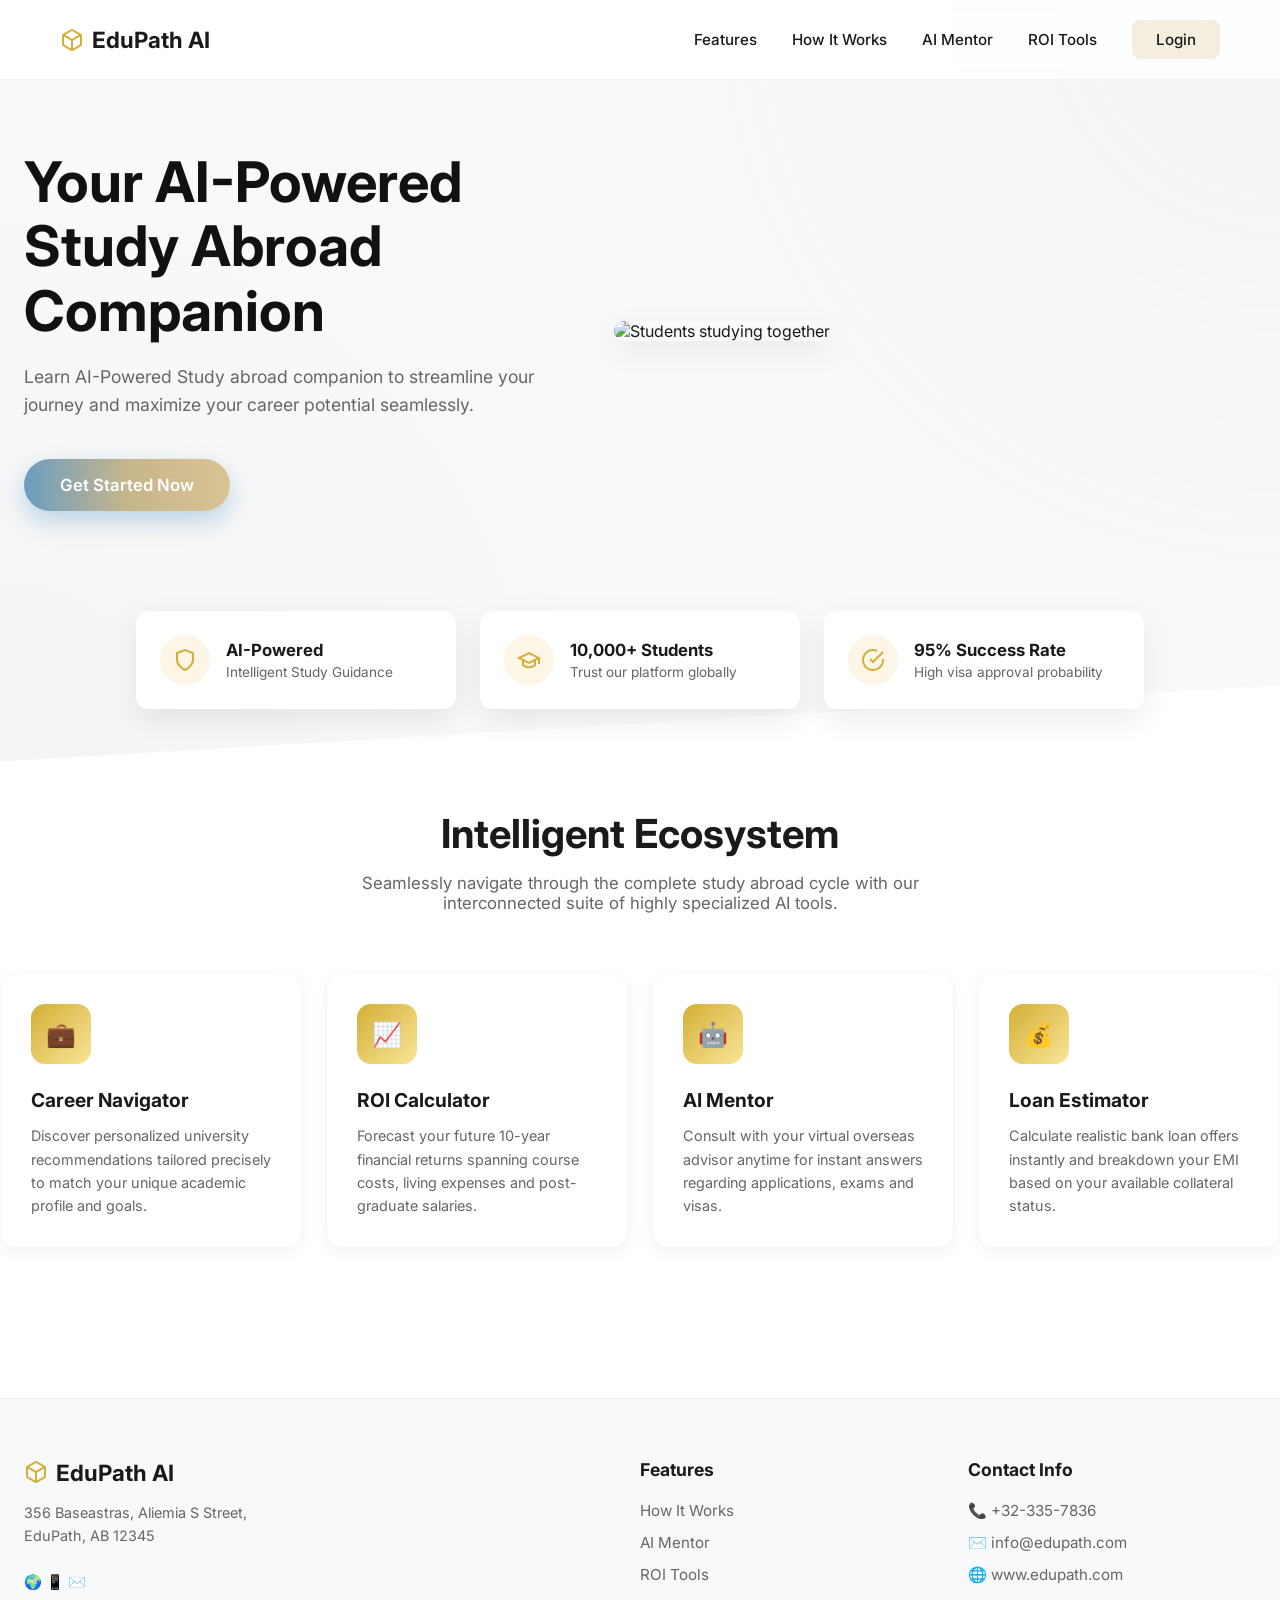
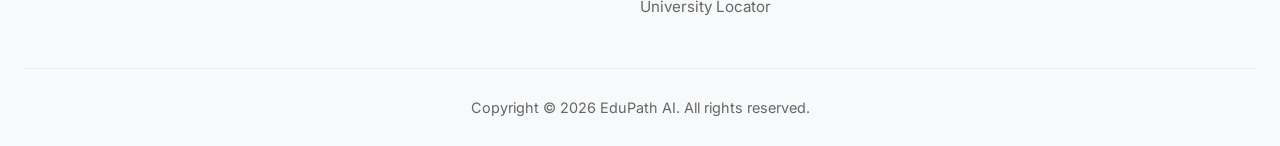
==== commit 64ab8a2e: "Comprehensive Upgrade: Full-site responsiveness, AI streaming support, RAG university context, and r" ====
--- a/frontend/index.html
+++ b/frontend/index.html
@@ -29,10 +29,12 @@
             justify-content: space-between;
             align-items: center;
             padding: 20px 60px;
-            background: transparent;
-            position: absolute;
+            background: rgba(255,255,255,0.9);
+            backdrop-filter: blur(10px);
+            position: fixed;
             top: 0; left: 0; right: 0;
             z-index: 100;
+            border-bottom: 1px solid rgba(0,0,0,0.05);
         }
 
         .logo { font-size: 1.4rem; font-weight: 700; display: flex; align-items: center; gap: 8px; }
@@ -50,7 +52,7 @@
         }
         .btn-login:hover { background: #E8DECA; }
 
-        .container { max-width: 1280px; margin: 0 auto; padding: 0 20px; }
+        .container { max-width: 1280px; margin: 0 auto; padding: 0 24px; }
 
         /* Hero Section */
         .hero {
@@ -59,20 +61,8 @@
             background-color: var(--bg-offwhite);
             background-image: radial-gradient(circle at right top, rgba(200, 200, 200, 0.1) 0%, transparent 40%),
                               radial-gradient(circle at left bottom, rgba(200, 200, 200, 0.1) 0%, transparent 40%);
-            padding-bottom: 250px; /* Space for overlapping stats */
-            clip-path: polygon(0 0, 100% 0, 100% 85%, 0% 100%);
-        }
-
-        /* Subtle Circuit Pattern (simulated natively via SVG background) */
-        .hero::before {
-            content: '';
-            position: absolute;
-            top: 0; left: 0; right: 0; bottom: 0;
-            background-image: url('data:image/svg+xml;utf8,<svg width="100" height="100" viewBox="0 0 100 100" xmlns="http://www.w3.org/2000/svg"><path d="M10 10 L40 10 L50 20 L90 20" stroke="%23E0E0E0" stroke-width="1" fill="none"/><circle cx="90" cy="20" r="2" fill="%23E0E0E0"/></svg>');
-            background-size: 200px;
-            opacity: 0.5;
-            z-index: 1;
-            pointer-events: none;
+            padding-bottom: 250px;
+            clip-path: polygon(0 0, 100% 0, 100% 90%, 0% 100%);
         }
 
         .hero-content {
@@ -92,7 +82,7 @@
             background: var(--btn-grad);
             color: white;
             padding: 16px 36px;
-            border-radius: 30px; /* Pill shape */
+            border-radius: 30px;
             font-weight: 600;
             font-size: 1.05rem;
             display: inline-block;
@@ -112,7 +102,7 @@
             box-shadow: var(--shadow-md);
         }
 
-        /* Stats Cards (Overlapping) */
+        /* Stats Cards */
         .stats-wrapper {
             position: relative;
             margin-top: -150px;
@@ -120,7 +110,7 @@
             display: flex;
             justify-content: center;
             gap: 24px;
-            padding: 0 20px;
+            flex-wrap: wrap;
         }
 
         .stat-card {
@@ -139,15 +129,15 @@
         .stat-icon {
             width: 50px; height: 50px;
             border-radius: 50%;
-            background: #FDF5E6; /* Light cream */
+            background: #FDF5E6;
             display: flex; align-items: center; justify-content: center;
-            color: #D4AF37; /* Gold */
+            color: #D4AF37;
         }
 
         .stat-text h4 { font-size: 1.05rem; font-weight: 700; margin-bottom: 4px; }
         .stat-text p { font-size: 0.85rem; color: var(--text-gray); }
 
-        /* Ecosystem / Features Section */
+        /* Features Section */
         .ecosystem { padding: 100px 0; text-align: center; }
         .ecosystem h2 { font-size: 2.5rem; font-weight: 700; margin-bottom: 15px; }
         .ecosystem > p { color: var(--text-gray); max-width: 600px; margin: 0 auto 60px auto; font-size: 1.05rem; }
@@ -206,6 +196,27 @@
             border-top: 1px solid rgba(0,0,0,0.05);
             color: var(--text-gray);
             font-size: 0.9rem;
+        }
+
+        /* Mobile Adjustments */
+        @media (max-width: 900px) {
+            .navbar { padding: 15px 24px; }
+            .nav-links { display: none; }
+            .hero-content { flex-direction: column; text-align: center; }
+            .hero-text { max-width: 100%; }
+            .hero-text h1 { font-size: 2.5rem; }
+            .hero { padding-bottom: 150px; clip-path: none; }
+            .stats-wrapper { margin-top: -50px; }
+            .features-grid { grid-template-columns: repeat(2, 1fr); }
+            .footer-grid { grid-template-columns: 1fr; gap: 30px; text-align: center; }
+            .footer-grid div { display: flex; flex-direction: column; align-items: center; }
+        }
+
+        @media (max-width: 600px) {
+            .hero-text h1 { font-size: 2rem; }
+            .features-grid { grid-template-columns: 1fr; }
+            .stat-card { width: 100%; }
+            .ecosystem h2 { font-size: 1.8rem; }
         }
     </style>
 </head>
